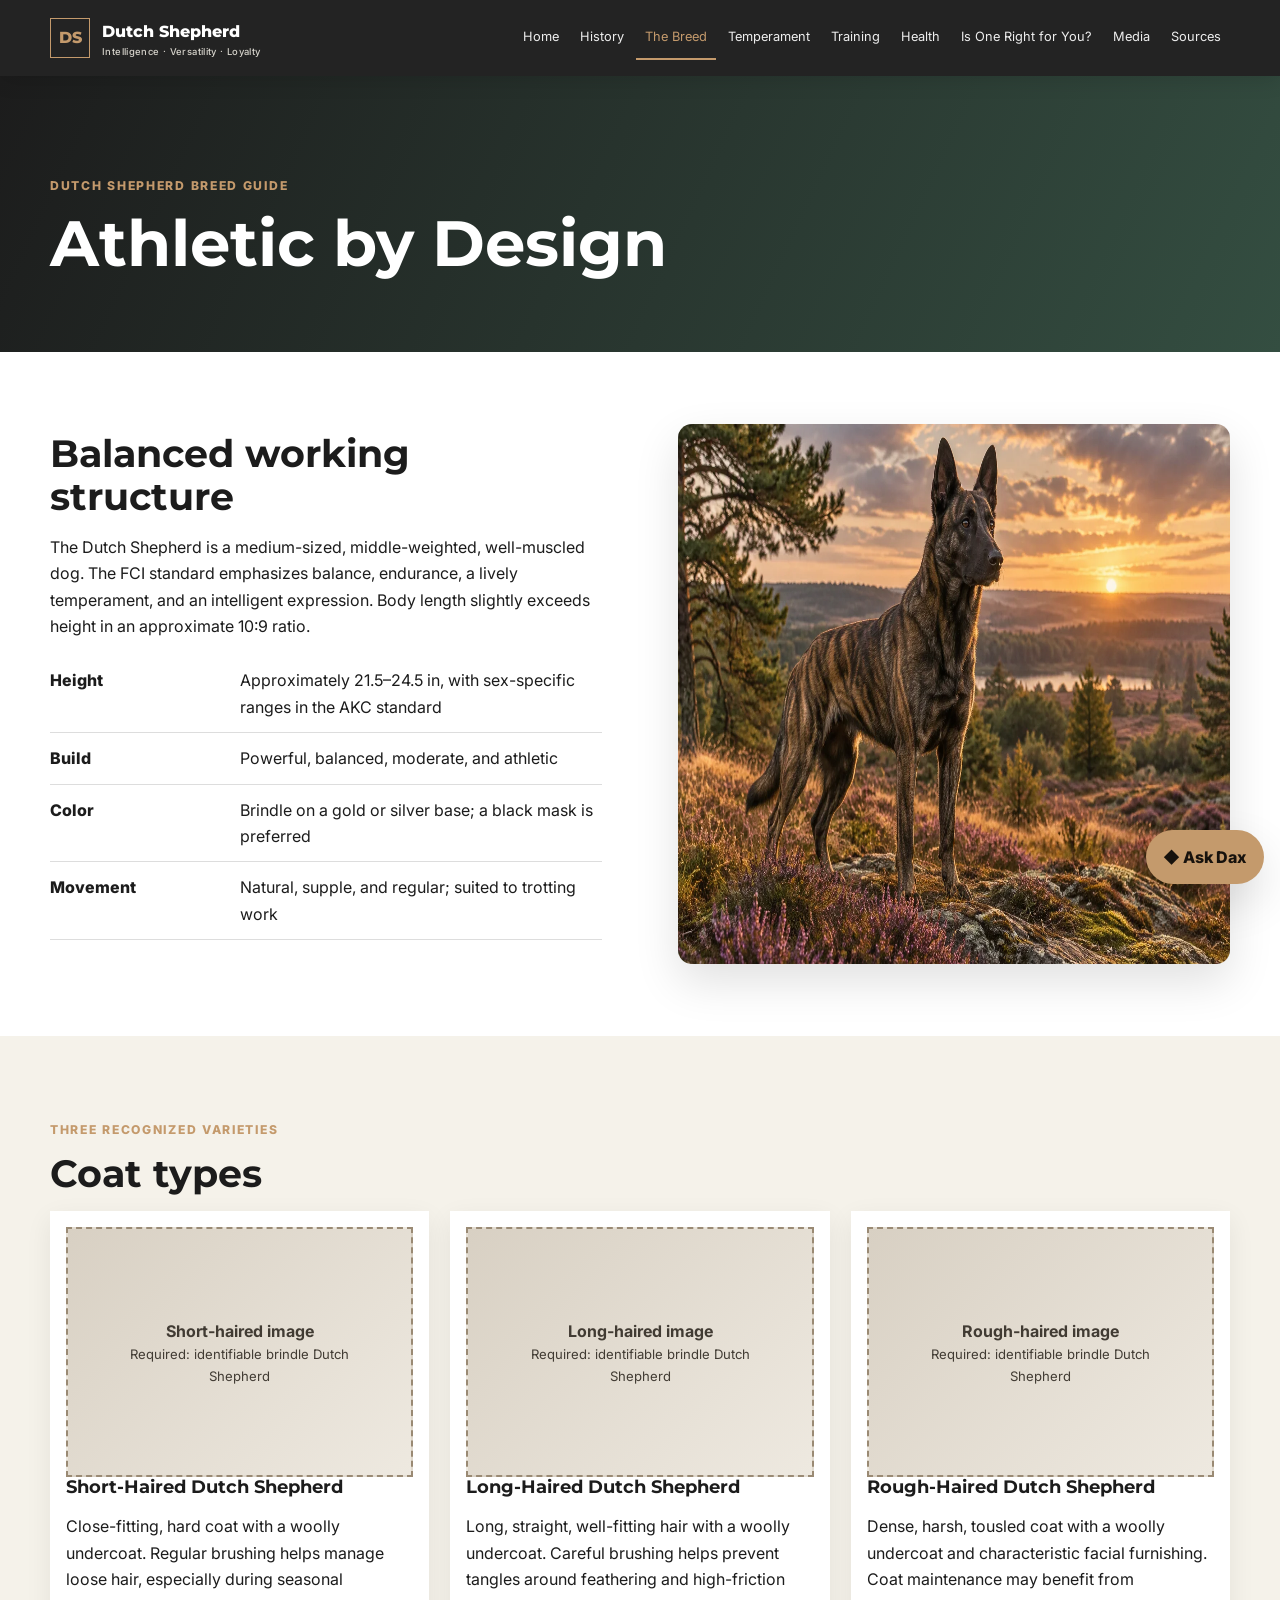
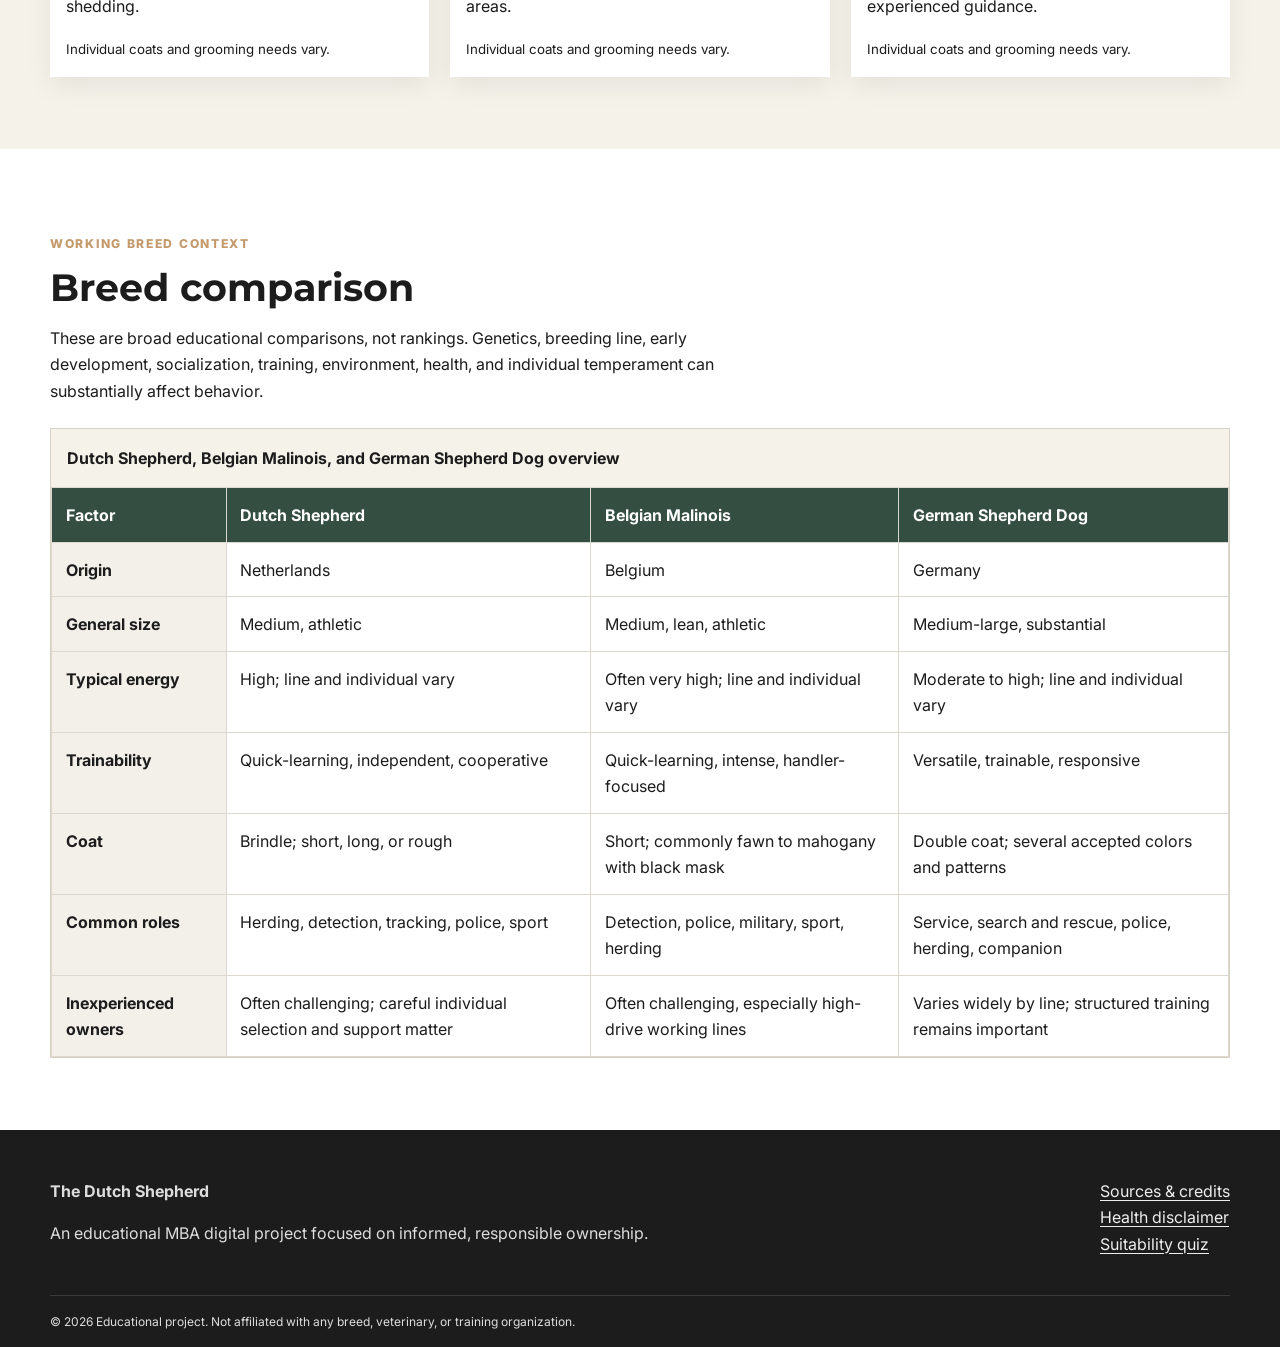
==== breed.html @ 63295c02 "Add files via upload" ====
<!doctype html><html lang="en"><head><meta charset="utf-8"><meta name="viewport" content="width=device-width,initial-scale=1"><title>Dutch Shepherd Characteristics, Standard & Coat Types</title><meta name="description" content="Learn about Dutch Shepherd size, structure, brindle coloring, movement, and three recognized coat varieties."><meta property="og:title" content="Dutch Shepherd Characteristics, Standard & Coat Types"><meta property="og:description" content="Learn about Dutch Shepherd size, structure, brindle coloring, movement, and three recognized coat varieties."><meta property="og:type" content="website"><link rel="preconnect" href="https://fonts.googleapis.com"><link rel="preconnect" href="https://fonts.gstatic.com" crossorigin><link href="https://fonts.googleapis.com/css2?family=Inter:wght@400;500;600;700&family=Montserrat:wght@600;700;800&display=swap" rel="stylesheet"><link rel="stylesheet" href="css/styles.css"></head><body class=""><a class="skip-link" href="#main">Skip to content</a><header class="site-header"><a class="brand" href="index.html"><span class="brand-mark" aria-hidden="true">DS</span><span>Dutch Shepherd<small>Intelligence · Versatility · Loyalty</small></span></a><button class="menu-toggle" type="button" aria-label="Open navigation" aria-expanded="false" aria-controls="site-nav"><span></span><span></span><span></span></button><nav id="site-nav" class="site-nav" aria-label="Primary navigation"><a href="index.html">Home</a><a href="history.html">History</a><a href="breed.html" aria-current="page" class="active">The Breed</a><a href="temperament.html">Temperament</a><a href="training.html">Training</a><a href="health.html">Health</a><a href="suitability.html">Is One Right for You?</a><a href="media.html">Media</a><a href="sources.html">Sources</a></nav></header><main id="main"><section class="page-hero"><div class="wrap"><p class="eyebrow">Dutch Shepherd Breed Guide</p><h1>Athletic by Design</h1></div></section><section class="section"><div class="wrap split"><div><h2>Balanced working structure</h2><p>The Dutch Shepherd is a medium-sized, middle-weighted, well-muscled dog. The FCI standard emphasizes balance, endurance, a lively temperament, and an intelligent expression. Body length slightly exceeds height in an approximate 10:9 ratio.</p><dl class="data-list"><div><dt>Height</dt><dd>Approximately 21.5–24.5 in, with sex-specific ranges in the AKC standard</dd></div><div><dt>Build</dt><dd>Powerful, balanced, moderate, and athletic</dd></div><div><dt>Color</dt><dd>Brindle on a gold or silver base; a black mask is preferred</dd></div><div><dt>Movement</dt><dd>Natural, supple, and regular; suited to trotting work</dd></div></dl></div><img class="feature-image" src="assets/images/hero-dutch-shepherd.webp" width="960" height="540" alt="Brindle Dutch Shepherd standing on a heath landscape at sunset"></div></section><section class="section cream"><div class="wrap"><p class="eyebrow">Three recognized varieties</p><h2>Coat types</h2><div class="coat-grid"><article><div class="media-placeholder coat short" role="img" aria-label="Placeholder for a short-haired brindle Dutch Shepherd photograph"><strong>Short-haired image</strong><span>Required: identifiable brindle Dutch Shepherd</span></div><h3>Short-Haired Dutch Shepherd</h3><p>Close-fitting, hard coat with a woolly undercoat. Regular brushing helps manage loose hair, especially during seasonal shedding.</p><small>Individual coats and grooming needs vary.</small></article><article><div class="media-placeholder coat long" role="img" aria-label="Placeholder for a long-haired brindle Dutch Shepherd photograph"><strong>Long-haired image</strong><span>Required: identifiable brindle Dutch Shepherd</span></div><h3>Long-Haired Dutch Shepherd</h3><p>Long, straight, well-fitting hair with a woolly undercoat. Careful brushing helps prevent tangles around feathering and high-friction areas.</p><small>Individual coats and grooming needs vary.</small></article><article><div class="media-placeholder coat rough" role="img" aria-label="Placeholder for a rough-haired brindle Dutch Shepherd photograph"><strong>Rough-haired image</strong><span>Required: identifiable brindle Dutch Shepherd</span></div><h3>Rough-Haired Dutch Shepherd</h3><p>Dense, harsh, tousled coat with a woolly undercoat and characteristic facial furnishing. Coat maintenance may benefit from experienced guidance.</p><small>Individual coats and grooming needs vary.</small></article></div></div></section><section class="section"><div class="wrap"><p class="eyebrow">Working breed context</p><h2>Breed comparison</h2><p>These are broad educational comparisons, not rankings. Genetics, breeding line, early development, socialization, training, environment, health, and individual temperament can substantially affect behavior.</p><div class="table-scroll" role="region" aria-label="Working shepherd breed comparison" tabindex="0"><table><caption>Dutch Shepherd, Belgian Malinois, and German Shepherd Dog overview</caption><thead><tr><th scope="col">Factor</th><th scope="col">Dutch Shepherd</th><th scope="col">Belgian Malinois</th><th scope="col">German Shepherd Dog</th></tr></thead><tbody><tr><th scope="row">Origin</th><td>Netherlands</td><td>Belgium</td><td>Germany</td></tr><tr><th scope="row">General size</th><td>Medium, athletic</td><td>Medium, lean, athletic</td><td>Medium-large, substantial</td></tr><tr><th scope="row">Typical energy</th><td>High; line and individual vary</td><td>Often very high; line and individual vary</td><td>Moderate to high; line and individual vary</td></tr><tr><th scope="row">Trainability</th><td>Quick-learning, independent, cooperative</td><td>Quick-learning, intense, handler-focused</td><td>Versatile, trainable, responsive</td></tr><tr><th scope="row">Coat</th><td>Brindle; short, long, or rough</td><td>Short; commonly fawn to mahogany with black mask</td><td>Double coat; several accepted colors and patterns</td></tr><tr><th scope="row">Common roles</th><td>Herding, detection, tracking, police, sport</td><td>Detection, police, military, sport, herding</td><td>Service, search and rescue, police, herding, companion</td></tr><tr><th scope="row">Inexperienced owners</th><td>Often challenging; careful individual selection and support matter</td><td>Often challenging, especially high-drive working lines</td><td>Varies widely by line; structured training remains important</td></tr></tbody></table></div></div></section></main><footer><div class="wrap footer-grid"><div><strong>The Dutch Shepherd</strong><p>An educational MBA digital project focused on informed, responsible ownership.</p></div><nav aria-label="Footer navigation"><a href="sources.html">Sources & credits</a><a href="health.html">Health disclaimer</a><a href="suitability.html">Suitability quiz</a></nav></div><div class="wrap footer-bottom">© 2026 Educational project. Not affiliated with any breed, veterinary, or training organization.</div></footer><div class="chatbot" data-chatbot><button class="chat-launch" type="button" aria-label="Open Ask Dax breed guide" aria-expanded="false"><span aria-hidden="true">◆</span> Ask Dax</button><section class="chat-panel" aria-label="Ask Dax Dutch Shepherd Breed Guide" aria-hidden="true"><header class="chat-head"><div><strong>Ask Dax</strong><small>Dutch Shepherd Breed Guide</small></div><div class="chat-actions"><button type="button" data-chat-clear aria-label="Clear conversation">↻</button><button type="button" data-chat-min aria-label="Minimize chat">−</button><button type="button" data-chat-close aria-label="Close chat">×</button></div></header><div class="chat-messages" aria-live="polite" aria-relevant="additions"></div><div class="chat-suggestions" aria-label="Suggested questions"></div><div class="typing" hidden>Dax is checking the breed guide…</div><form class="chat-form"><label class="sr-only" for="dax-input">Ask a Dutch Shepherd question</label><input id="dax-input" maxlength="240" autocomplete="off" placeholder="Ask about training, coats, health…"><button type="submit">Send</button></form><p class="chat-disclaimer">Dax provides general educational information, not veterinary, behavioral, legal, or professional training advice.</p></section></div><script src="js/chatbot-data.js" defer></script><script src="js/chatbot.js" defer></script><script src="js/script.js" defer></script></body></html>
---- css/styles.css ----
:root{--charcoal:#1c1c1c;--forest:#344e41;--gold:#c49a6c;--cream:#f5f2ea;--white:#fff;--muted:#66706a;--font-head:"Montserrat",Arial,sans-serif;--font-body:"Inter",Arial,sans-serif;--s1:.5rem;--s2:1rem;--s3:1.5rem;--s4:2.5rem;--s5:4.5rem;--radius:14px;--shadow:0 18px 45px rgba(0,0,0,.12);--fast:180ms ease;--max:1180px}*{box-sizing:border-box}html{scroll-behavior:smooth}body{margin:0;color:var(--charcoal);font-family:var(--font-body);line-height:1.65;background:var(--white)}body.menu-open{overflow:hidden}img,iframe,video{max-width:100%}a{color:var(--forest);text-underline-offset:3px}button,input{font:inherit}.wrap{width:min(calc(100% - 2rem),var(--max));margin:auto}.narrow{max-width:820px}.section{padding:var(--s5) 0}.cream{background:var(--cream)}.forest{background:var(--forest);color:var(--white)}.center{text-align:center}.eyebrow{text-transform:uppercase;letter-spacing:.14em;font-weight:800;font-size:.76rem;color:var(--gold)}h1,h2,h3{font-family:var(--font-head);line-height:1.12;margin:0 0 1rem}h1{font-size:clamp(2.4rem,7vw,5.7rem)}h2{font-size:clamp(1.65rem,3vw,2.65rem)}h3{font-size:1.12rem}p{max-width:70ch}.skip-link{position:fixed;left:1rem;top:-5rem;z-index:1000;background:var(--gold);color:#111;padding:.8rem 1rem}.skip-link:focus{top:1rem}.site-header{height:76px;position:sticky;top:0;z-index:100;display:flex;align-items:center;justify-content:space-between;padding:0 max(1rem,calc((100% - var(--max))/2));background:rgba(28,28,28,.97);box-shadow:0 4px 20px rgba(0,0,0,.12)}.brand{display:flex;gap:.75rem;align-items:center;color:white;text-decoration:none;font-family:var(--font-head);font-weight:800}.brand small{display:block;color:#d7d4cc;font:500 .59rem var(--font-body);letter-spacing:.04em}.brand-mark{display:grid;place-items:center;width:40px;height:40px;border:1px solid var(--gold);color:var(--gold)}.site-nav{display:flex;gap:.15rem}.site-nav a{color:#eee;text-decoration:none;padding:.65rem .58rem;font-size:.8rem;border-bottom:2px solid transparent}.site-nav a:hover,.site-nav a:focus-visible{color:white;background:#ffffff10}.site-nav a.active{color:var(--gold);border-color:var(--gold)}.menu-toggle{display:none;background:none;border:0;padding:.6rem}.menu-toggle span{display:block;width:25px;height:2px;background:white;margin:5px}.home-hero{position:relative;min-height:calc(100vh - 76px);display:grid;align-items:center;background:url('../assets/images/hero-dutch-shepherd.webp') center/cover no-repeat;color:white}.hero-shade{position:absolute;inset:0;background:linear-gradient(90deg,rgba(0,0,0,.82) 0%,rgba(0,0,0,.48) 46%,rgba(0,0,0,.08) 78%)}.hero-content{position:relative;width:min(calc(100% - 2rem),var(--max));margin:auto}.hero-content h1{letter-spacing:.04em}.hero-content h2{font-size:clamp(1.2rem,2.5vw,2rem);color:#f1dcc2}.hero-content p{font-size:1.1rem}.scroll-cue{position:absolute;bottom:1.2rem;left:50%;color:white;font-size:1.7rem;text-decoration:none}.page-hero{padding:5.5rem 0 3.5rem;background:linear-gradient(115deg,var(--charcoal),var(--forest));color:white}.page-hero h1{font-size:clamp(2.4rem,5vw,4.4rem);max-width:900px}.button-row{display:flex;gap:1rem;flex-wrap:wrap;margin-top:1.7rem}.button,.special-cta{display:inline-block;border:0;text-decoration:none;font-weight:800;padding:.85rem 1.2rem;border-radius:5px;cursor:pointer;transition:transform var(--fast),background var(--fast)}.button:hover,.special-cta:hover{transform:translateY(-2px)}.gold,.special-cta{background:var(--gold);color:#17120d}.ghost{border:1px solid white;color:white}.secondary{background:#e8e6df;color:#222}.facts{display:grid;grid-template-columns:repeat(5,1fr);gap:1rem}.facts article{border-left:3px solid var(--gold);padding:.5rem 1rem}.facts span{display:block;color:var(--muted);font-size:.75rem;text-transform:uppercase;letter-spacing:.08em}.facts strong{font-family:var(--font-head)}.source-note,.caption{font-size:.82rem;color:var(--muted)}.split{display:grid;grid-template-columns:1fr 1fr;gap:clamp(2rem,6vw,5rem);align-items:center}.video-frame{position:relative;aspect-ratio:16/9;overflow:hidden;background:#111;border-radius:var(--radius);box-shadow:var(--shadow)}.video-frame iframe{position:absolute;inset:0;width:100%;height:100%}.check-list{padding:0;list-style:none}.check-list li{padding:.45rem 0 .45rem 1.5rem;position:relative}.check-list li:before{content:'✓';position:absolute;left:0;color:var(--gold);font-weight:900}.feature-grid,.role-grid,.care-grid{display:grid;grid-template-columns:repeat(3,1fr);gap:1.2rem}.feature-grid article,.role-grid article,.care-grid article{padding:1.5rem;border:1px solid #ffffff25}.cream .role-grid article,.care-grid article{background:white;border:1px solid #ddd8cb;box-shadow:0 8px 24px rgba(0,0,0,.05)}.feature-grid.seven{grid-template-columns:repeat(4,1fr)}.feature-grid.seven article{font-weight:700}.quote-card{padding:2rem;background:var(--charcoal);color:white;border-left:5px solid var(--gold);box-shadow:var(--shadow)}.quote-card p{font:700 clamp(1.3rem,3vw,2rem)/1.35 var(--font-head)}.cta-band{background:#ece6db}.special-cta{padding:1.05rem 2.2rem;margin-top:1rem;letter-spacing:.06em}.timeline{display:grid;grid-template-columns:repeat(5,1fr);gap:0}.timeline article{position:relative;padding:1.5rem;border-top:4px solid var(--gold)}.timeline article:before{content:'';position:absolute;width:15px;height:15px;border-radius:50%;background:var(--forest);top:-9px}.timeline time{font-weight:800;color:var(--forest)}.media-placeholder{min-height:230px;display:flex;flex-direction:column;align-items:center;justify-content:center;text-align:center;padding:2rem;border:2px dashed #9a8a74;background:linear-gradient(135deg,#d8d0c3,#eee9e0);color:#413b33}.media-placeholder span{font-size:.82rem;max-width:28ch}.feature-image{border-radius:var(--radius);box-shadow:var(--shadow)}.data-list div{display:grid;grid-template-columns:150px 1fr;padding:.75rem 0;border-bottom:1px solid #ddd}.data-list dt{font-weight:800}.coat-grid{display:grid;grid-template-columns:repeat(3,1fr);gap:1.3rem}.coat-grid article{background:white;padding:1rem;box-shadow:0 8px 25px rgba(0,0,0,.07)}.coat{min-height:250px}.trait-panel{padding:1.6rem;background:var(--cream);border-left:4px solid var(--gold)}.trait-panel div{display:grid;grid-template-columns:1fr 1fr;gap:1rem;margin:1rem 0}.trait-panel meter{width:100%}.columns{columns:3;column-gap:2rem}.notice{margin:2rem 0;padding:1rem 1.2rem;background:#f2e5d5;border-left:4px solid var(--gold);color:#302820}.media-player-placeholder{position:relative;aspect-ratio:16/9;overflow:hidden;border-radius:var(--radius);background:#111}.media-player-placeholder img{width:100%;height:100%;object-fit:cover;filter:brightness(.45)}.media-player-placeholder div{position:absolute;inset:0;display:flex;flex-direction:column;align-items:center;justify-content:center;color:white;text-align:center;padding:1rem}.media-player-placeholder strong{font:800 clamp(1.3rem,3vw,2.4rem) var(--font-head)}.gallery{display:grid;grid-template-columns:repeat(6,1fr);gap:1rem}.gallery>div{grid-column:span 2}.gallery>div:nth-child(1),.gallery>div:nth-child(5){grid-column:span 3}.sources li{margin:1rem 0}.quiz-list fieldset{border:0;border-top:1px solid #ddd;padding:1.5rem 0;margin:0}.quiz-list legend{font:700 1.05rem var(--font-head);padding-top:1.2rem}.quiz-list label{display:block;padding:.55rem;border-radius:6px}.quiz-list label:hover{background:var(--cream)}.form-error{padding:1rem;background:#ffe3de;border-left:4px solid #9d2e1f;margin-bottom:1rem}.quiz-result{margin:2rem 0;padding:2rem;background:var(--forest);color:white;border-left:6px solid var(--gold)}.not-found{font-size:1.2rem}footer{background:var(--charcoal);color:#ddd;padding:3rem 0 1rem}.footer-grid{display:flex;justify-content:space-between;gap:2rem}.footer-grid nav{display:flex;flex-direction:column}.footer-grid a{color:#eee}.footer-bottom{border-top:1px solid #ffffff20;margin-top:2rem;padding-top:1rem;font-size:.75rem}.chatbot{position:fixed;right:max(1rem,env(safe-area-inset-right));bottom:max(1rem,env(safe-area-inset-bottom));z-index:200}.chat-launch{background:var(--gold);color:#17120d;border:0;border-radius:999px;padding:.85rem 1.1rem;box-shadow:var(--shadow);font-weight:800;cursor:pointer}.chat-panel{position:absolute;right:0;bottom:0;width:min(390px,calc(100vw - 2rem));height:min(610px,calc(100vh - 100px));display:none;grid-template-rows:auto 1fr auto auto auto;background:white;border:1px solid #ccc;box-shadow:var(--shadow);border-radius:var(--radius);overflow:hidden}.chatbot.open .chat-panel{display:grid}.chatbot.open .chat-launch{display:none}.chat-head{display:flex;justify-content:space-between;align-items:center;background:var(--forest);color:white;padding:1rem}.chat-head small{display:block}.chat-actions button{color:white;background:transparent;border:0;font-size:1.3rem}.chat-messages{padding:1rem;overflow:auto;background:#faf9f6}.message{max-width:85%;padding:.7rem .85rem;margin:.5rem 0;border-radius:10px}.message.bot{background:#ebe7dd}.message.user{background:var(--forest);color:white;margin-left:auto}.message a{display:inline-block;margin-top:.4rem}.chat-suggestions{display:flex;gap:.4rem;overflow-x:auto;padding:.55rem}.chat-suggestions button{white-space:nowrap;border:1px solid #b8ac99;background:white;border-radius:999px;padding:.4rem .65rem;font-size:.74rem}.chat-form{display:grid;grid-template-columns:1fr auto;border-top:1px solid #ddd}.chat-form input{border:0;padding:.85rem;min-width:0}.chat-form button{border:0;background:var(--gold);padding:0 1rem;font-weight:800}.typing{padding:.4rem 1rem;font-size:.78rem}.chat-disclaimer{font-size:.65rem;margin:0;padding:.45rem .75rem;background:#f0eee8}.sr-only{position:absolute;width:1px;height:1px;padding:0;margin:-1px;overflow:hidden;clip:rect(0,0,0,0);white-space:nowrap;border:0}:focus-visible{outline:3px solid #e0ab65;outline-offset:3px}@media(max-width:980px){.menu-toggle{display:block}.site-nav{position:fixed;inset:76px 0 auto 0;max-height:calc(100vh - 76px);overflow:auto;display:none;flex-direction:column;background:var(--charcoal);padding:1rem}.site-nav.open{display:flex}.site-nav a{font-size:1rem;padding:.9rem}.facts{grid-template-columns:repeat(2,1fr)}.timeline{grid-template-columns:1fr}.timeline article{border-top:0;border-left:4px solid var(--gold)}.timeline article:before{left:-9px;top:2rem}.feature-grid,.role-grid,.care-grid,.coat-grid{grid-template-columns:1fr 1fr}.gallery{grid-template-columns:1fr 1fr}.gallery>div,.gallery>div:nth-child(1),.gallery>div:nth-child(5){grid-column:auto}.columns{columns:1}}@media(max-width:700px){.section{padding:3.2rem 0}.split{grid-template-columns:1fr}.hero-shade{background:rgba(0,0,0,.64)}.home-hero{background-position:62% center}.hero-content{align-self:end;padding-bottom:5rem}.facts,.feature-grid,.role-grid,.care-grid,.coat-grid,.feature-grid.seven{grid-template-columns:1fr}.gallery{grid-template-columns:1fr}.footer-grid{display:block}.columns{columns:1}.chat-panel{position:fixed;inset:auto .5rem max(.5rem,env(safe-area-inset-bottom)) .5rem;width:auto;height:min(78vh,650px)}.brand small{display:none}}@media(prefers-reduced-motion:reduce){*,*:before,*:after{scroll-behavior:auto!important;transition:none!important;animation:none!important}}

.table-scroll{overflow-x:auto;margin-top:1.5rem;border:1px solid #d8d2c6}.table-scroll table{border-collapse:collapse;width:100%;min-width:760px}.table-scroll caption{text-align:left;font-weight:700;padding:1rem;background:var(--cream)}.table-scroll th,.table-scroll td{padding:.85rem;text-align:left;border:1px solid #ddd8cf;vertical-align:top}.table-scroll thead{background:var(--forest);color:white}.table-scroll tbody th{background:#f3f0e9}
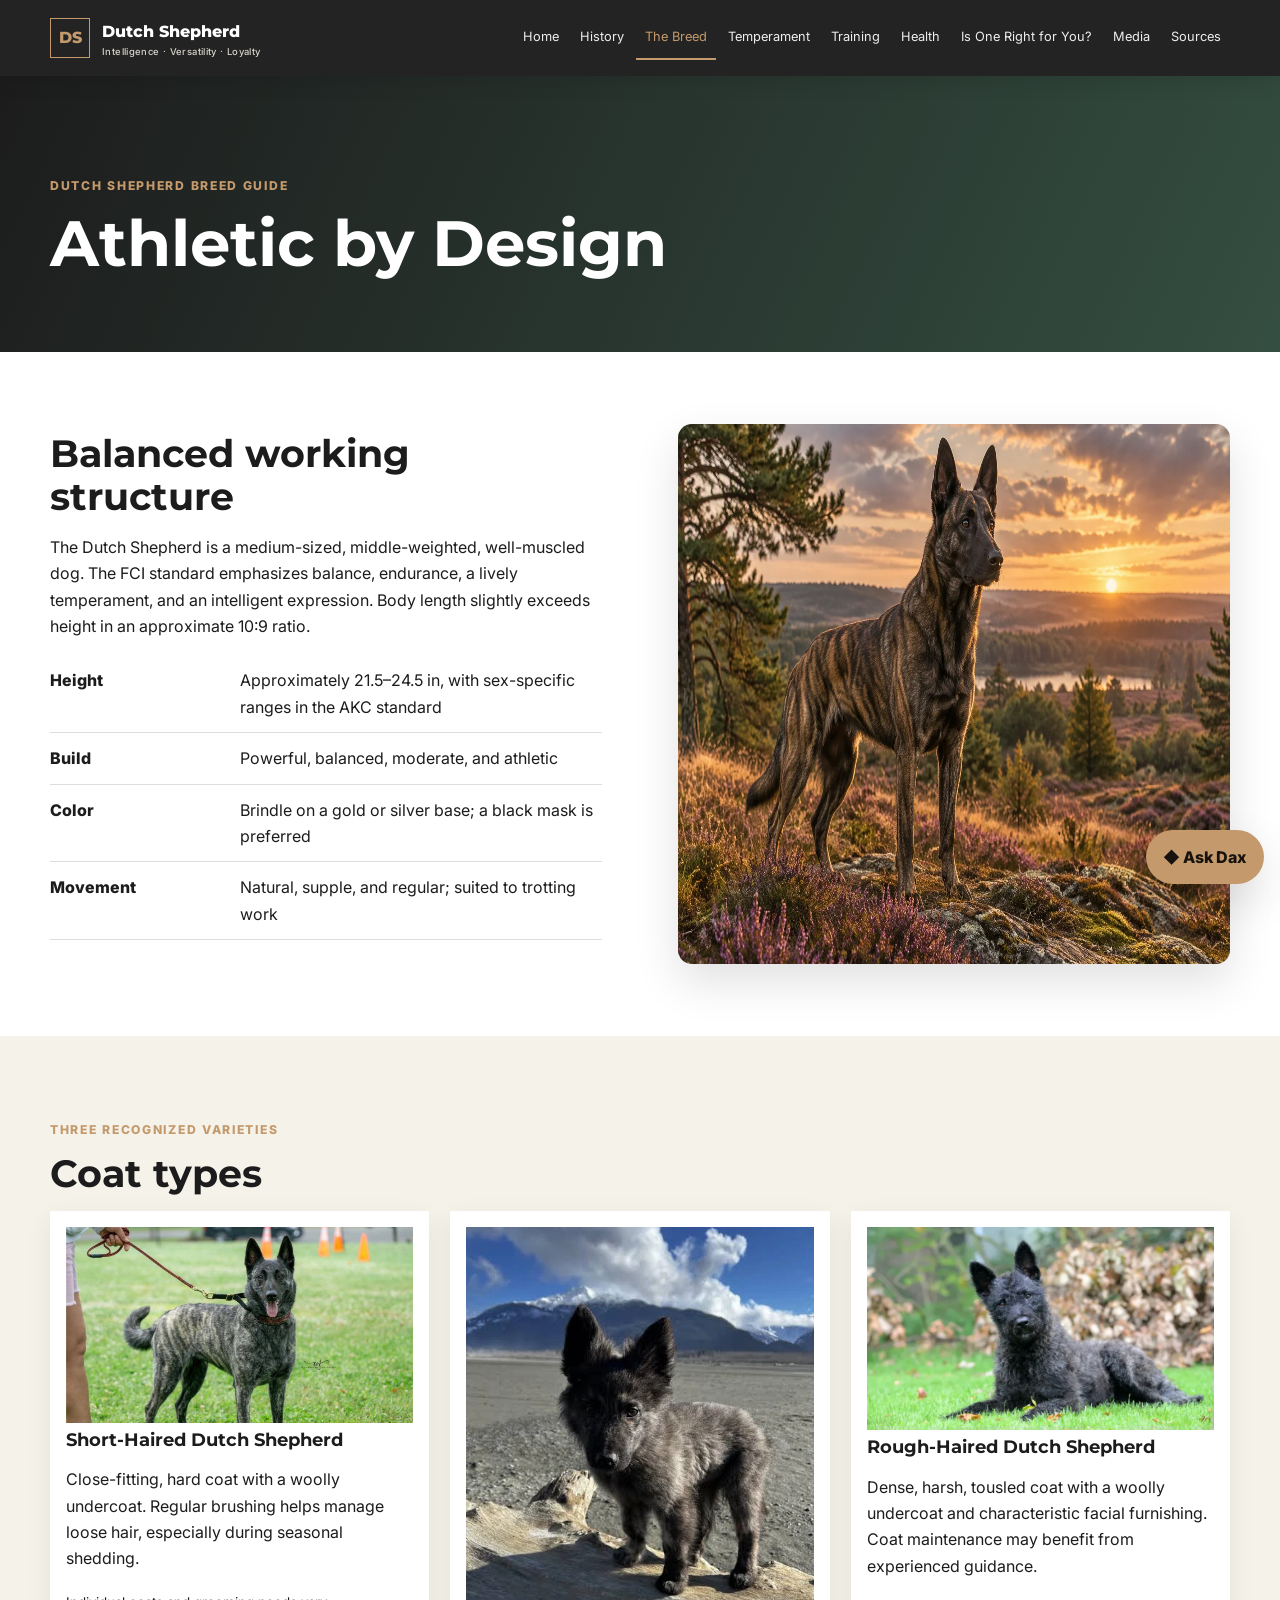
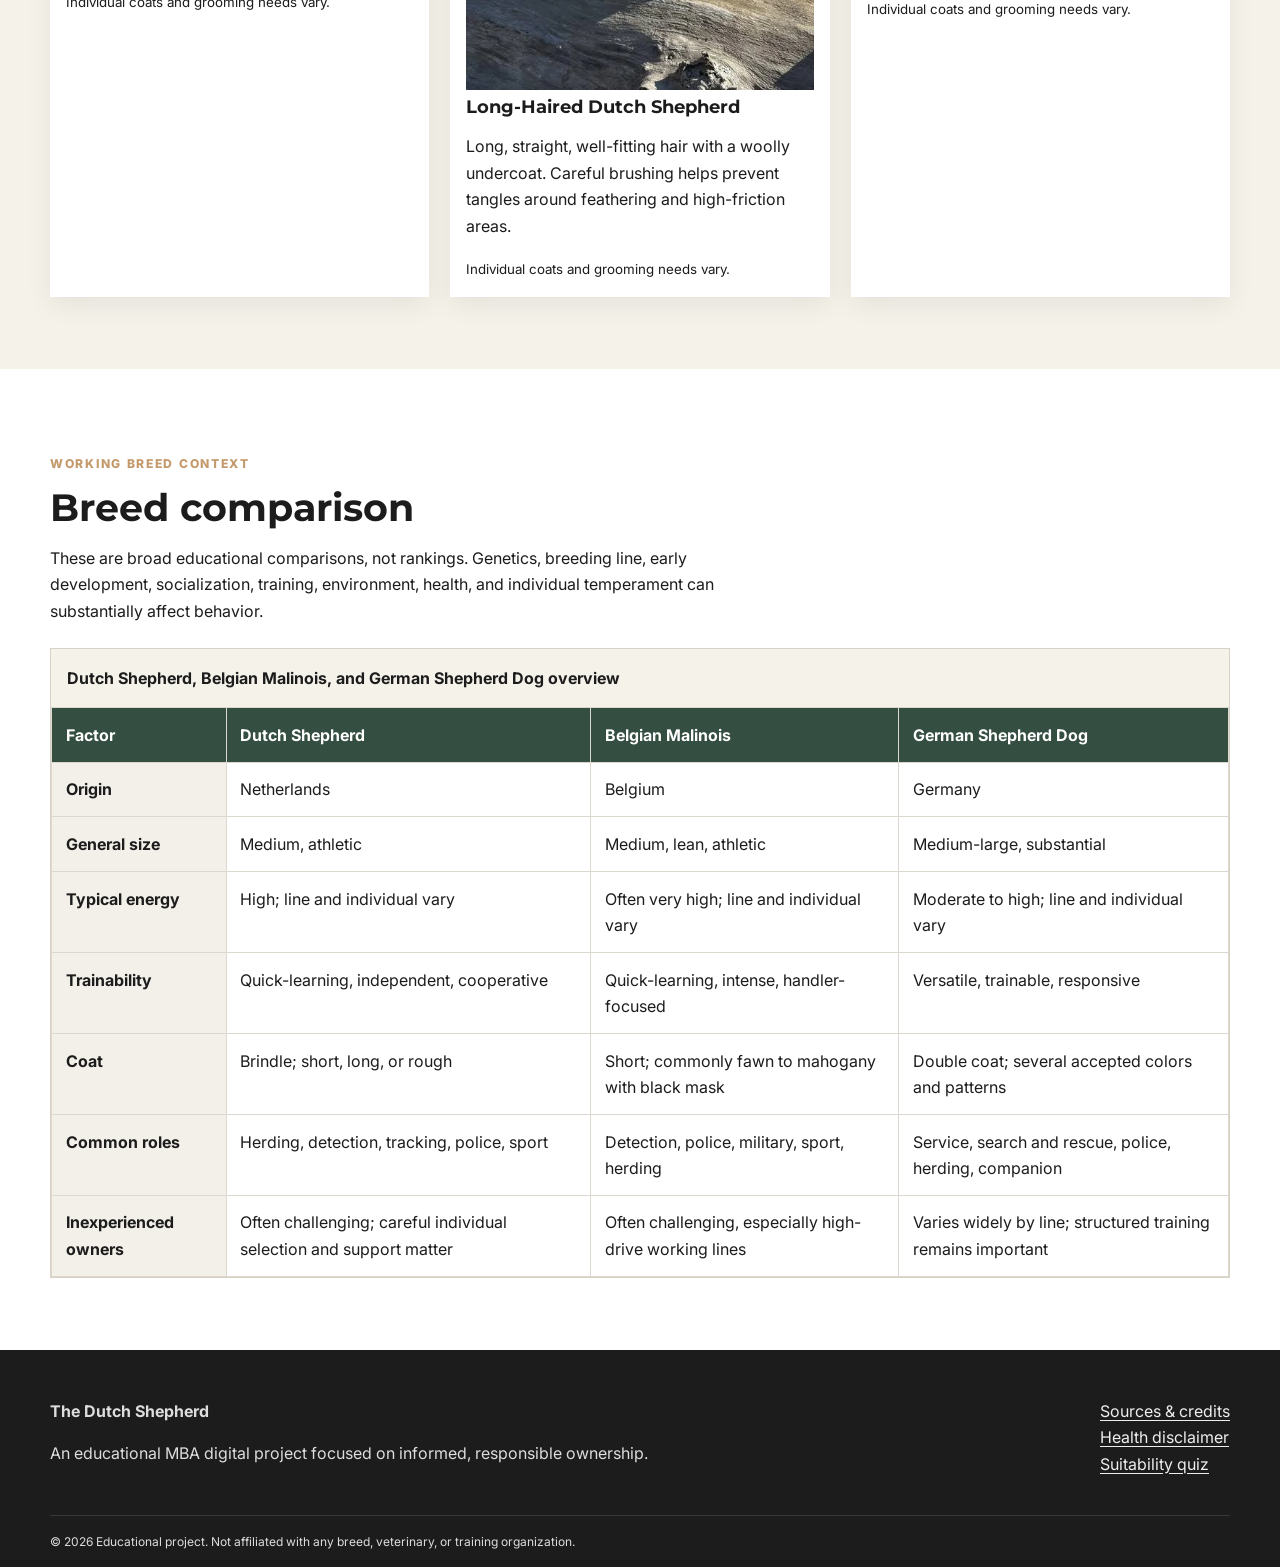
==== commit a57dcca9: "Update breed.html" ====
--- a/breed.html
+++ b/breed.html
@@ -1 +1,51 @@
-<!doctype html><html lang="en"><head><meta charset="utf-8"><meta name="viewport" content="width=device-width,initial-scale=1"><title>Dutch Shepherd Characteristics, Standard & Coat Types</title><meta name="description" content="Learn about Dutch Shepherd size, structure, brindle coloring, movement, and three recognized coat varieties."><meta property="og:title" content="Dutch Shepherd Characteristics, Standard & Coat Types"><meta property="og:description" content="Learn about Dutch Shepherd size, structure, brindle coloring, movement, and three recognized coat varieties."><meta property="og:type" content="website"><link rel="preconnect" href="https://fonts.googleapis.com"><link rel="preconnect" href="https://fonts.gstatic.com" crossorigin><link href="https://fonts.googleapis.com/css2?family=Inter:wght@400;500;600;700&family=Montserrat:wght@600;700;800&display=swap" rel="stylesheet"><link rel="stylesheet" href="css/styles.css"></head><body class=""><a class="skip-link" href="#main">Skip to content</a><header class="site-header"><a class="brand" href="index.html"><span class="brand-mark" aria-hidden="true">DS</span><span>Dutch Shepherd<small>Intelligence · Versatility · Loyalty</small></span></a><button class="menu-toggle" type="button" aria-label="Open navigation" aria-expanded="false" aria-controls="site-nav"><span></span><span></span><span></span></button><nav id="site-nav" class="site-nav" aria-label="Primary navigation"><a href="index.html">Home</a><a href="history.html">History</a><a href="breed.html" aria-current="page" class="active">The Breed</a><a href="temperament.html">Temperament</a><a href="training.html">Training</a><a href="health.html">Health</a><a href="suitability.html">Is One Right for You?</a><a href="media.html">Media</a><a href="sources.html">Sources</a></nav></header><main id="main"><section class="page-hero"><div class="wrap"><p class="eyebrow">Dutch Shepherd Breed Guide</p><h1>Athletic by Design</h1></div></section><section class="section"><div class="wrap split"><div><h2>Balanced working structure</h2><p>The Dutch Shepherd is a medium-sized, middle-weighted, well-muscled dog. The FCI standard emphasizes balance, endurance, a lively temperament, and an intelligent expression. Body length slightly exceeds height in an approximate 10:9 ratio.</p><dl class="data-list"><div><dt>Height</dt><dd>Approximately 21.5–24.5 in, with sex-specific ranges in the AKC standard</dd></div><div><dt>Build</dt><dd>Powerful, balanced, moderate, and athletic</dd></div><div><dt>Color</dt><dd>Brindle on a gold or silver base; a black mask is preferred</dd></div><div><dt>Movement</dt><dd>Natural, supple, and regular; suited to trotting work</dd></div></dl></div><img class="feature-image" src="assets/images/hero-dutch-shepherd.webp" width="960" height="540" alt="Brindle Dutch Shepherd standing on a heath landscape at sunset"></div></section><section class="section cream"><div class="wrap"><p class="eyebrow">Three recognized varieties</p><h2>Coat types</h2><div class="coat-grid"><article><div class="media-placeholder coat short" role="img" aria-label="Placeholder for a short-haired brindle Dutch Shepherd photograph"><strong>Short-haired image</strong><span>Required: identifiable brindle Dutch Shepherd</span></div><h3>Short-Haired Dutch Shepherd</h3><p>Close-fitting, hard coat with a woolly undercoat. Regular brushing helps manage loose hair, especially during seasonal shedding.</p><small>Individual coats and grooming needs vary.</small></article><article><div class="media-placeholder coat long" role="img" aria-label="Placeholder for a long-haired brindle Dutch Shepherd photograph"><strong>Long-haired image</strong><span>Required: identifiable brindle Dutch Shepherd</span></div><h3>Long-Haired Dutch Shepherd</h3><p>Long, straight, well-fitting hair with a woolly undercoat. Careful brushing helps prevent tangles around feathering and high-friction areas.</p><small>Individual coats and grooming needs vary.</small></article><article><div class="media-placeholder coat rough" role="img" aria-label="Placeholder for a rough-haired brindle Dutch Shepherd photograph"><strong>Rough-haired image</strong><span>Required: identifiable brindle Dutch Shepherd</span></div><h3>Rough-Haired Dutch Shepherd</h3><p>Dense, harsh, tousled coat with a woolly undercoat and characteristic facial furnishing. Coat maintenance may benefit from experienced guidance.</p><small>Individual coats and grooming needs vary.</small></article></div></div></section><section class="section"><div class="wrap"><p class="eyebrow">Working breed context</p><h2>Breed comparison</h2><p>These are broad educational comparisons, not rankings. Genetics, breeding line, early development, socialization, training, environment, health, and individual temperament can substantially affect behavior.</p><div class="table-scroll" role="region" aria-label="Working shepherd breed comparison" tabindex="0"><table><caption>Dutch Shepherd, Belgian Malinois, and German Shepherd Dog overview</caption><thead><tr><th scope="col">Factor</th><th scope="col">Dutch Shepherd</th><th scope="col">Belgian Malinois</th><th scope="col">German Shepherd Dog</th></tr></thead><tbody><tr><th scope="row">Origin</th><td>Netherlands</td><td>Belgium</td><td>Germany</td></tr><tr><th scope="row">General size</th><td>Medium, athletic</td><td>Medium, lean, athletic</td><td>Medium-large, substantial</td></tr><tr><th scope="row">Typical energy</th><td>High; line and individual vary</td><td>Often very high; line and individual vary</td><td>Moderate to high; line and individual vary</td></tr><tr><th scope="row">Trainability</th><td>Quick-learning, independent, cooperative</td><td>Quick-learning, intense, handler-focused</td><td>Versatile, trainable, responsive</td></tr><tr><th scope="row">Coat</th><td>Brindle; short, long, or rough</td><td>Short; commonly fawn to mahogany with black mask</td><td>Double coat; several accepted colors and patterns</td></tr><tr><th scope="row">Common roles</th><td>Herding, detection, tracking, police, sport</td><td>Detection, police, military, sport, herding</td><td>Service, search and rescue, police, herding, companion</td></tr><tr><th scope="row">Inexperienced owners</th><td>Often challenging; careful individual selection and support matter</td><td>Often challenging, especially high-drive working lines</td><td>Varies widely by line; structured training remains important</td></tr></tbody></table></div></div></section></main><footer><div class="wrap footer-grid"><div><strong>The Dutch Shepherd</strong><p>An educational MBA digital project focused on informed, responsible ownership.</p></div><nav aria-label="Footer navigation"><a href="sources.html">Sources & credits</a><a href="health.html">Health disclaimer</a><a href="suitability.html">Suitability quiz</a></nav></div><div class="wrap footer-bottom">© 2026 Educational project. Not affiliated with any breed, veterinary, or training organization.</div></footer><div class="chatbot" data-chatbot><button class="chat-launch" type="button" aria-label="Open Ask Dax breed guide" aria-expanded="false"><span aria-hidden="true">◆</span> Ask Dax</button><section class="chat-panel" aria-label="Ask Dax Dutch Shepherd Breed Guide" aria-hidden="true"><header class="chat-head"><div><strong>Ask Dax</strong><small>Dutch Shepherd Breed Guide</small></div><div class="chat-actions"><button type="button" data-chat-clear aria-label="Clear conversation">↻</button><button type="button" data-chat-min aria-label="Minimize chat">−</button><button type="button" data-chat-close aria-label="Close chat">×</button></div></header><div class="chat-messages" aria-live="polite" aria-relevant="additions"></div><div class="chat-suggestions" aria-label="Suggested questions"></div><div class="typing" hidden>Dax is checking the breed guide…</div><form class="chat-form"><label class="sr-only" for="dax-input">Ask a Dutch Shepherd question</label><input id="dax-input" maxlength="240" autocomplete="off" placeholder="Ask about training, coats, health…"><button type="submit">Send</button></form><p class="chat-disclaimer">Dax provides general educational information, not veterinary, behavioral, legal, or professional training advice.</p></section></div><script src="js/chatbot-data.js" defer></script><script src="js/chatbot.js" defer></script><script src="js/script.js" defer></script></body></html>+<!doctype html><html lang="en"><head><meta charset="utf-8"><meta name="viewport" content="width=device-width,initial-scale=1"><title>Dutch Shepherd Characteristics, Standard & Coat Types</title><meta name="description" content="Learn about Dutch Shepherd size, structure, brindle coloring, movement, and three recognized coat varieties."><meta property="og:title" content="Dutch Shepherd Characteristics, Standard & Coat Types"><meta property="og:description" content="Learn about Dutch Shepherd size, structure, brindle coloring, movement, and three recognized coat varieties."><meta property="og:type" content="website"><link rel="preconnect" href="https://fonts.googleapis.com"><link rel="preconnect" href="https://fonts.gstatic.com" crossorigin><link href="https://fonts.googleapis.com/css2?family=Inter:wght@400;500;600;700&family=Montserrat:wght@600;700;800&display=swap" rel="stylesheet"><link rel="stylesheet" href="css/styles.css"></head><body class=""><a class="skip-link" href="#main">Skip to content</a><header class="site-header"><a class="brand" href="index.html"><span class="brand-mark" aria-hidden="true">DS</span><span>Dutch Shepherd<small>Intelligence · Versatility · Loyalty</small></span></a><button class="menu-toggle" type="button" aria-label="Open navigation" aria-expanded="false" aria-controls="site-nav"><span></span><span></span><span></span></button><nav id="site-nav" class="site-nav" aria-label="Primary navigation"><a href="index.html">Home</a><a href="history.html">History</a><a href="breed.html" aria-current="page" class="active">The Breed</a><a href="temperament.html">Temperament</a><a href="training.html">Training</a><a href="health.html">Health</a><a href="suitability.html">Is One Right for You?</a><a href="media.html">Media</a><a href="sources.html">Sources</a></nav></header><main id="main"><section class="page-hero"><div class="wrap"><p class="eyebrow">Dutch Shepherd Breed Guide</p><h1>Athletic by Design</h1></div></section><section class="section"><div class="wrap split"><div><h2>Balanced working structure</h2><p>The Dutch Shepherd is a medium-sized, middle-weighted, well-muscled dog. The FCI standard emphasizes balance, endurance, a lively temperament, and an intelligent expression. Body length slightly exceeds height in an approximate 10:9 ratio.</p><dl class="data-list"><div><dt>Height</dt><dd>Approximately 21.5–24.5 in, with sex-specific ranges in the AKC standard</dd></div><div><dt>Build</dt><dd>Powerful, balanced, moderate, and athletic</dd></div><div><dt>Color</dt><dd>Brindle on a gold or silver base; a black mask is preferred</dd></div><div><dt>Movement</dt><dd>Natural, supple, and regular; suited to trotting work</dd></div></dl></div><img class="feature-image" src="assets/images/hero-dutch-shepherd.webp" width="960" height="540" alt="Brindle Dutch Shepherd standing on a heath landscape at sunset"></div></section><section class="section cream"><div class="wrap"><p class="eyebrow">Three recognized varieties</p><h2>Coat types</h2><div class="coat-grid">
+
+  <article>
+    <img
+      class="coat-image"
+      src="assets/images/short-hair.webp"
+      alt="Short-haired brindle Dutch Shepherd"
+      loading="lazy"
+    >
+    <h3>Short-Haired Dutch Shepherd</h3>
+    <p>
+      Close-fitting, hard coat with a woolly undercoat.
+      Regular brushing helps manage loose hair, especially
+      during seasonal shedding.
+    </p>
+    <small>Individual coats and grooming needs vary.</small>
+  </article>
+
+  <article>
+    <img
+      class="coat-image"
+      src="assets/images/long-hair.webp"
+      alt="Long-haired brindle Dutch Shepherd"
+      loading="lazy"
+    >
+    <h3>Long-Haired Dutch Shepherd</h3>
+    <p>
+      Long, straight, well-fitting hair with a woolly undercoat.
+      Careful brushing helps prevent tangles around feathering
+      and high-friction areas.
+    </p>
+    <small>Individual coats and grooming needs vary.</small>
+  </article>
+
+  <article>
+    <img
+      class="coat-image"
+      src="assets/images/rough-hair.webp"
+      alt="Rough-haired brindle Dutch Shepherd"
+      loading="lazy"
+    >
+    <h3>Rough-Haired Dutch Shepherd</h3>
+    <p>
+      Dense, harsh, tousled coat with a woolly undercoat
+      and characteristic facial furnishing. Coat maintenance
+      may benefit from experienced guidance.
+    </p>
+    <small>Individual coats and grooming needs vary.</small>
+  </article>
+
+</div></div></section><section class="section"><div class="wrap"><p class="eyebrow">Working breed context</p><h2>Breed comparison</h2><p>These are broad educational comparisons, not rankings. Genetics, breeding line, early development, socialization, training, environment, health, and individual temperament can substantially affect behavior.</p><div class="table-scroll" role="region" aria-label="Working shepherd breed comparison" tabindex="0"><table><caption>Dutch Shepherd, Belgian Malinois, and German Shepherd Dog overview</caption><thead><tr><th scope="col">Factor</th><th scope="col">Dutch Shepherd</th><th scope="col">Belgian Malinois</th><th scope="col">German Shepherd Dog</th></tr></thead><tbody><tr><th scope="row">Origin</th><td>Netherlands</td><td>Belgium</td><td>Germany</td></tr><tr><th scope="row">General size</th><td>Medium, athletic</td><td>Medium, lean, athletic</td><td>Medium-large, substantial</td></tr><tr><th scope="row">Typical energy</th><td>High; line and individual vary</td><td>Often very high; line and individual vary</td><td>Moderate to high; line and individual vary</td></tr><tr><th scope="row">Trainability</th><td>Quick-learning, independent, cooperative</td><td>Quick-learning, intense, handler-focused</td><td>Versatile, trainable, responsive</td></tr><tr><th scope="row">Coat</th><td>Brindle; short, long, or rough</td><td>Short; commonly fawn to mahogany with black mask</td><td>Double coat; several accepted colors and patterns</td></tr><tr><th scope="row">Common roles</th><td>Herding, detection, tracking, police, sport</td><td>Detection, police, military, sport, herding</td><td>Service, search and rescue, police, herding, companion</td></tr><tr><th scope="row">Inexperienced owners</th><td>Often challenging; careful individual selection and support matter</td><td>Often challenging, especially high-drive working lines</td><td>Varies widely by line; structured training remains important</td></tr></tbody></table></div></div></section></main><footer><div class="wrap footer-grid"><div><strong>The Dutch Shepherd</strong><p>An educational MBA digital project focused on informed, responsible ownership.</p></div><nav aria-label="Footer navigation"><a href="sources.html">Sources & credits</a><a href="health.html">Health disclaimer</a><a href="suitability.html">Suitability quiz</a></nav></div><div class="wrap footer-bottom">© 2026 Educational project. Not affiliated with any breed, veterinary, or training organization.</div></footer><div class="chatbot" data-chatbot><button class="chat-launch" type="button" aria-label="Open Ask Dax breed guide" aria-expanded="false"><span aria-hidden="true">◆</span> Ask Dax</button><section class="chat-panel" aria-label="Ask Dax Dutch Shepherd Breed Guide" aria-hidden="true"><header class="chat-head"><div><strong>Ask Dax</strong><small>Dutch Shepherd Breed Guide</small></div><div class="chat-actions"><button type="button" data-chat-clear aria-label="Clear conversation">↻</button><button type="button" data-chat-min aria-label="Minimize chat">−</button><button type="button" data-chat-close aria-label="Close chat">×</button></div></header><div class="chat-messages" aria-live="polite" aria-relevant="additions"></div><div class="chat-suggestions" aria-label="Suggested questions"></div><div class="typing" hidden>Dax is checking the breed guide…</div><form class="chat-form"><label class="sr-only" for="dax-input">Ask a Dutch Shepherd question</label><input id="dax-input" maxlength="240" autocomplete="off" placeholder="Ask about training, coats, health…"><button type="submit">Send</button></form><p class="chat-disclaimer">Dax provides general educational information, not veterinary, behavioral, legal, or professional training advice.</p></section></div><script src="js/chatbot-data.js" defer></script><script src="js/chatbot.js" defer></script><script src="js/script.js" defer></script></body></html>
